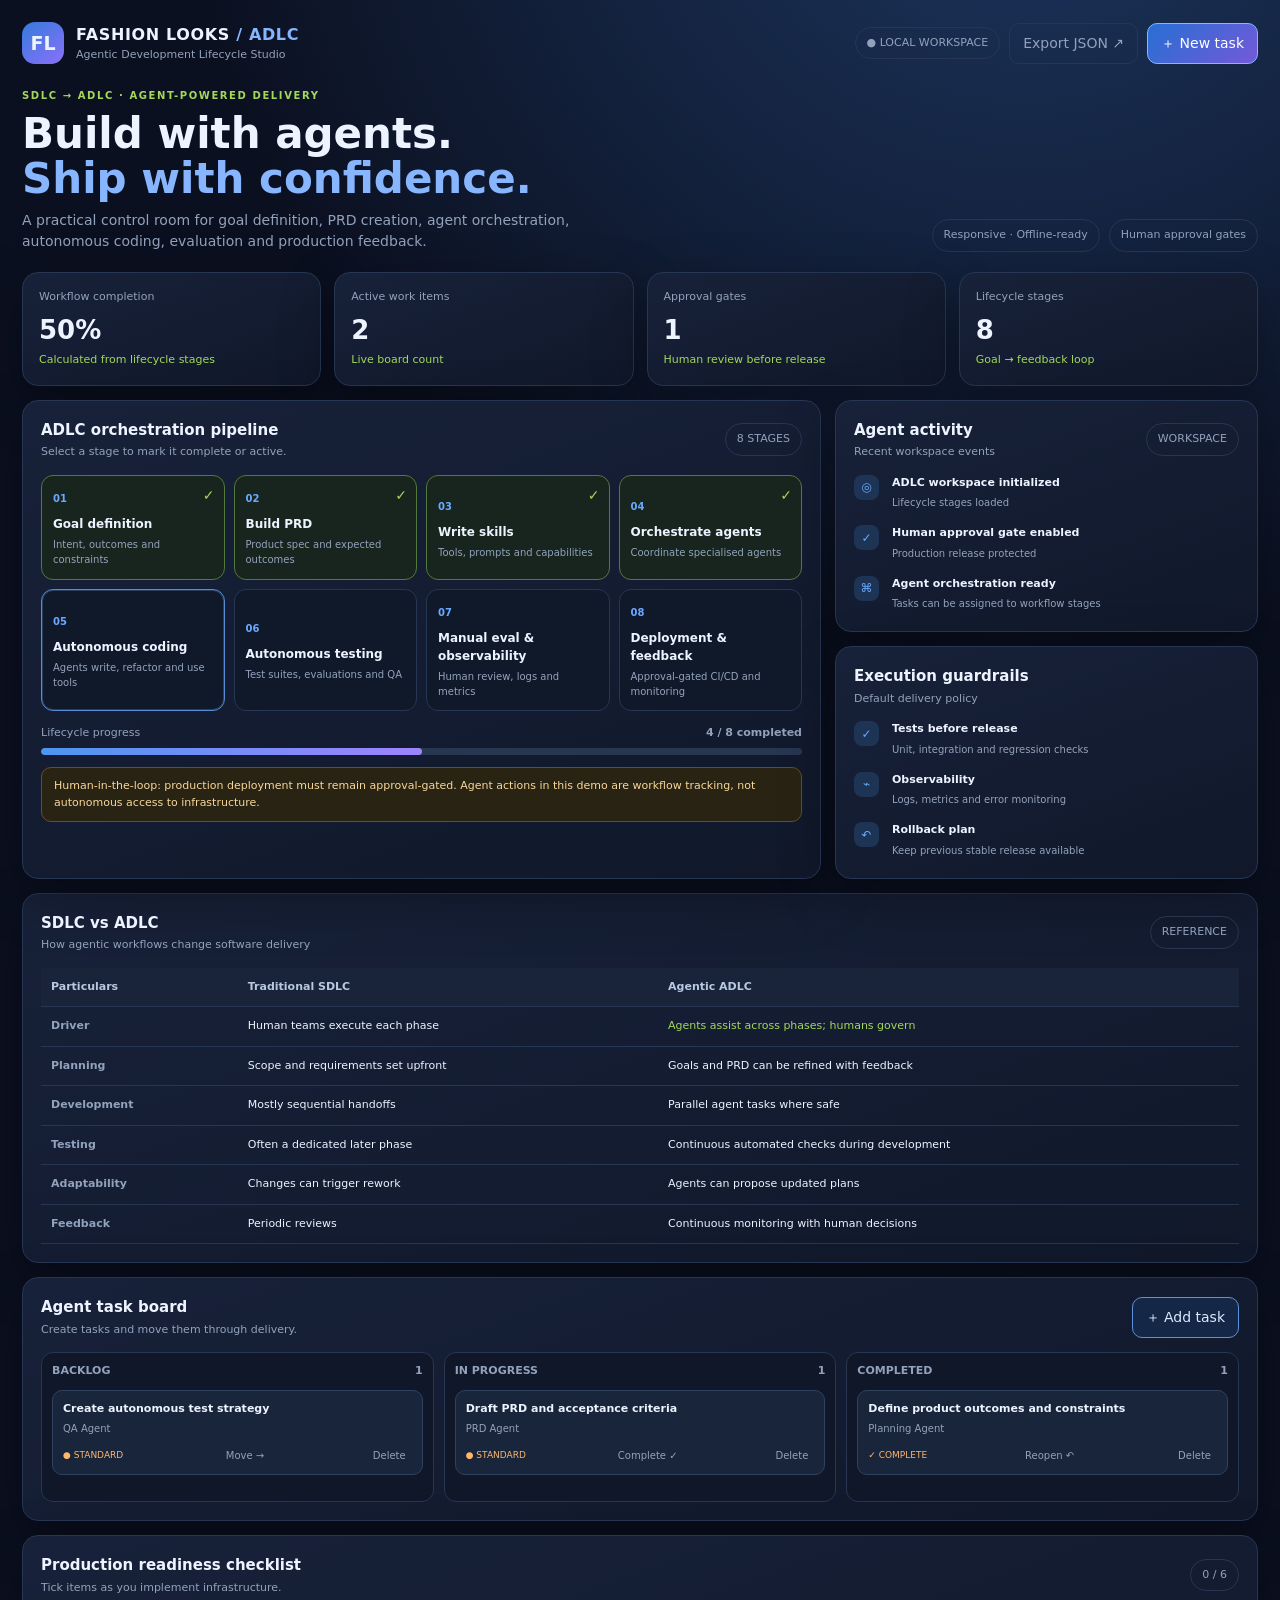
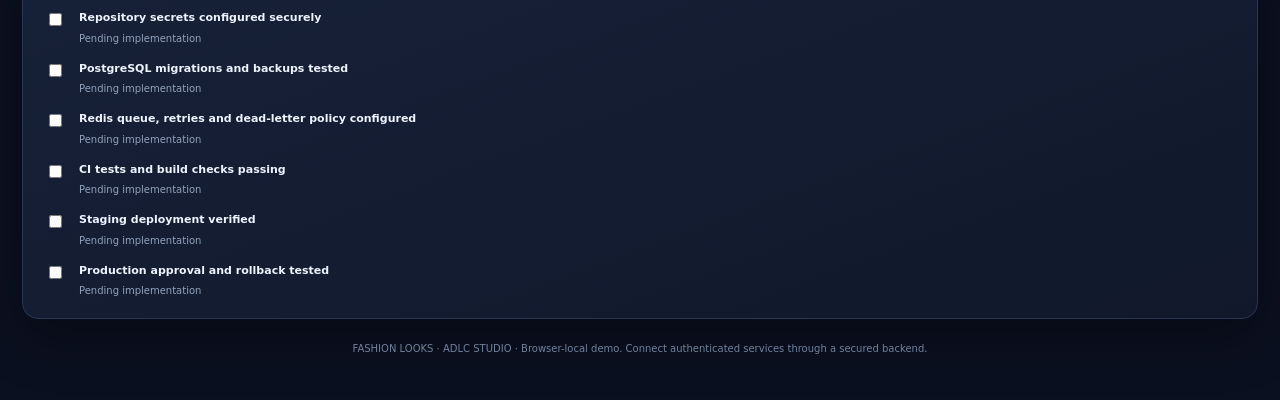
==== adlc/index.html @ b55bfdfa "feat(adlc): add responsive agentic lifecycle dashboard" ====
<!doctype html>
<html lang="en">
<head>
<meta charset="utf-8"><meta name="viewport" content="width=device-width,initial-scale=1">
<meta name="theme-color" content="#0b1020"><meta name="description" content="Fashion Looks ADLC Studio — an agentic development lifecycle workspace.">
<title>ADLC Studio | Fashion Looks</title>
<style>
:root{--bg:#0b1020;--panel:#121a2d;--line:#273653;--text:#edf3ff;--muted:#93a2bc;--blue:#6aa9ff;--green:#a3d85a;--orange:#ffb66b;--shadow:0 18px 55px #0005}*{box-sizing:border-box}body{margin:0;background:radial-gradient(circle at 80% -10%,#1d3761 0,transparent 35%),var(--bg);color:var(--text);font:14px/1.5 Inter,system-ui,-apple-system,Segoe UI,Roboto,sans-serif}button,input,select{font:inherit}button{cursor:pointer}.app{max-width:1440px;margin:auto;padding:22px}.top{display:flex;align-items:center;justify-content:space-between;gap:16px;margin-bottom:24px}.brand{display:flex;align-items:center;gap:12px}.logo{height:42px;width:42px;border-radius:13px;background:linear-gradient(140deg,#347bdc,#8b70fa);display:grid;place-items:center;font-weight:900;font-size:19px}.brand b{font-size:16px;letter-spacing:.04em}.brand small{display:block;color:var(--muted);font-size:11px}.top-actions,.hero-right{display:flex;gap:9px;align-items:center;flex-wrap:wrap}.pill,.tag{border:1px solid var(--line);padding:7px 11px;border-radius:999px;color:var(--muted);font-size:11px}.btn{border:1px solid #5d91dc;color:#dbeaff;background:#142746;padding:9px 13px;border-radius:10px;transition:.2s}.btn:hover{transform:translateY(-2px);background:#1b3b68;box-shadow:0 7px 22px #2864b944}.btn:active{transform:scale(.97)}.btn.primary{background:linear-gradient(135deg,#276fd3,#7459d9);border-color:#86b6ff;color:white}.btn.ghost{background:transparent;border-color:var(--line);color:var(--muted)}.hero{display:flex;justify-content:space-between;align-items:end;gap:20px;margin:18px 0 20px}.eyebrow{color:var(--green);text-transform:uppercase;letter-spacing:.16em;font-size:10px;font-weight:800}.hero h1{font-size:clamp(27px,4vw,42px);line-height:1.08;margin:8px 0}.hero p{color:var(--muted);margin:0;max-width:620px}.grid{display:grid;grid-template-columns:repeat(4,1fr);gap:13px}.stat,.panel{background:linear-gradient(160deg,#172139,#10182a);border:1px solid var(--line);border-radius:16px;box-shadow:var(--shadow)}.stat{padding:16px}.stat .label{color:var(--muted);font-size:11px}.stat strong{font-size:26px;display:block;margin:6px 0 2px}.trend{color:var(--green);font-size:11px}.layout{display:grid;grid-template-columns:minmax(0,1.7fr) minmax(280px,.9fr);gap:14px;margin-top:14px}.panel{padding:18px}.panel-head{display:flex;justify-content:space-between;align-items:center;gap:12px;margin-bottom:14px}.panel h2{font-size:15px;margin:0}.panel .sub{color:var(--muted);font-size:11px;margin-top:3px}.flow{display:grid;grid-template-columns:repeat(4,minmax(0,1fr));gap:9px}.stage{border:1px solid var(--line);background:#10192a;color:var(--text);text-align:left;border-radius:12px;padding:11px;min-height:105px;position:relative}.stage .num{font-size:10px;color:var(--blue);font-weight:800}.stage b{display:block;margin:7px 0 4px;font-size:12px}.stage small{color:var(--muted);font-size:10px;display:block}.stage.done{border-color:#527a3a;background:#17251e}.stage.active{border-color:#578bd3;box-shadow:inset 0 0 0 1px #578bd355}.stage .state{position:absolute;right:9px;top:9px;color:var(--green)}.progress-wrap{margin-top:14px}.progress-meta{display:flex;justify-content:space-between;color:var(--muted);font-size:11px;margin-bottom:7px}.progress{height:7px;border-radius:20px;background:#293650;overflow:hidden}.progress span{display:block;height:100%;width:50%;background:linear-gradient(90deg,#4d96f0,#9f83ff);border-radius:20px;transition:width .3s}.right-stack{display:grid;gap:14px;align-content:start}.activity{display:grid;gap:13px}.activity-item{display:grid;grid-template-columns:28px 1fr;gap:10px;align-items:start}.dot{height:25px;width:25px;border-radius:8px;background:#1d3455;display:grid;place-items:center;color:var(--blue);font-size:12px}.activity-item b{font-size:11px;display:block}.activity-item small{color:var(--muted);font-size:10px}.table-wrap{overflow:auto}.compare{width:100%;border-collapse:collapse;font-size:11px;min-width:550px}.compare th,.compare td{text-align:left;padding:11px 10px;border-bottom:1px solid var(--line)}.compare th{color:#b9c8e2;background:#19243a}.compare td:first-child{color:var(--muted);font-weight:700}.good{color:var(--green)}.kanban{display:grid;grid-template-columns:repeat(3,minmax(0,1fr));gap:10px}.column{border:1px solid var(--line);border-radius:12px;padding:10px;background:#0f1728;min-height:150px}.column h3{font-size:11px;color:var(--muted);margin:0 0 10px;display:flex;justify-content:space-between}.task{background:#19253b;border:1px solid #30415f;padding:10px;border-radius:10px;margin-bottom:8px}.task b{font-size:11px;display:block}.task small{color:var(--muted);font-size:10px}.task-foot{display:flex;justify-content:space-between;align-items:center;margin-top:9px;gap:5px}.priority{font-size:9px;color:var(--orange)}.task button{background:transparent;border:0;color:var(--muted);font-size:10px}.input-row{display:flex;gap:8px;margin-top:12px}.notice{border:1px solid #61502e;background:#292313;color:#f8d79a;padding:10px 12px;border-radius:10px;font-size:11px;margin-top:12px}.section{margin-top:14px}.footer{color:#71819b;text-align:center;font-size:10px;padding:22px}.modal{position:fixed;inset:0;background:#050912cc;display:none;place-items:center;padding:18px;z-index:10}.modal.open{display:grid}.modal-card{width:min(480px,100%);background:#121d32;border:1px solid var(--line);border-radius:16px;padding:19px;box-shadow:var(--shadow)}.modal-card h2{margin:0 0 14px;font-size:16px}.modal-card label{display:block;color:var(--muted);font-size:11px;margin:10px 0 5px}.modal-card input,.modal-card select{width:100%;background:#0c1526;border:1px solid var(--line);color:var(--text);border-radius:9px;padding:10px}.modal-actions{display:flex;justify-content:end;gap:8px;margin-top:15px}.toast{position:fixed;bottom:20px;left:50%;transform:translate(-50%,20px);background:#1c2c44;border:1px solid #47658e;padding:10px 15px;border-radius:10px;opacity:0;pointer-events:none;transition:.25s;z-index:20}.toast.show{opacity:1;transform:translate(-50%,0)}
@media(max-width:900px){.grid{grid-template-columns:repeat(2,1fr)}.layout{grid-template-columns:1fr}.flow{grid-template-columns:repeat(2,minmax(0,1fr))}}@media(max-width:560px){.app{padding:13px}.top{align-items:flex-start}.top-actions .pill{display:none}.hero{display:block}.hero-right{margin-top:14px}.grid{gap:8px}.stat{padding:12px}.stat strong{font-size:22px}.panel{padding:14px}.kanban{grid-template-columns:1fr}.column{min-height:90px}.flow{gap:7px}.stage{min-height:100px;padding:9px}}
</style></head><body><main class="app">
<header class="top"><div class="brand"><div class="logo">FL</div><div><b>FASHION LOOKS <span style="color:#85b6ff">/ ADLC</span></b><small>Agentic Development Lifecycle Studio</small></div></div><div class="top-actions"><span class="pill">● LOCAL WORKSPACE</span><button class="btn ghost" id="exportBtn">Export JSON ↗</button><button class="btn primary" id="newTaskTop">＋ New task</button></div></header>
<section class="hero"><div><div class="eyebrow">SDLC → ADLC · AGENT-POWERED DELIVERY</div><h1>Build with agents.<br><span style="color:#87b6ff">Ship with confidence.</span></h1><p>A practical control room for goal definition, PRD creation, agent orchestration, autonomous coding, evaluation and production feedback.</p></div><div class="hero-right"><span class="tag">Responsive · Offline-ready</span><span class="tag">Human approval gates</span></div></section>
<section class="grid"><article class="stat"><div class="label">Workflow completion</div><strong id="completion">50%</strong><div class="trend">Calculated from lifecycle stages</div></article><article class="stat"><div class="label">Active work items</div><strong id="activeCount">2</strong><div class="trend">Live board count</div></article><article class="stat"><div class="label">Approval gates</div><strong>1</strong><div class="trend">Human review before release</div></article><article class="stat"><div class="label">Lifecycle stages</div><strong>8</strong><div class="trend">Goal → feedback loop</div></article></section>
<section class="layout"><div class="panel"><div class="panel-head"><div><h2>ADLC orchestration pipeline</h2><div class="sub">Select a stage to mark it complete or active.</div></div><span class="tag">8 STAGES</span></div><div class="flow" id="flow"></div><div class="progress-wrap"><div class="progress-meta"><span>Lifecycle progress</span><b id="progressLabel">4 / 8 completed</b></div><div class="progress"><span id="progressBar"></span></div></div><div class="notice">Human-in-the-loop: production deployment must remain approval-gated. Agent actions in this demo are workflow tracking, not autonomous access to infrastructure.</div></div>
<aside class="right-stack"><div class="panel"><div class="panel-head"><div><h2>Agent activity</h2><div class="sub">Recent workspace events</div></div><span class="tag">WORKSPACE</span></div><div class="activity"><div class="activity-item"><div class="dot">◎</div><div><b>ADLC workspace initialized</b><small>Lifecycle stages loaded</small></div></div><div class="activity-item"><div class="dot">✓</div><div><b>Human approval gate enabled</b><small>Production release protected</small></div></div><div class="activity-item"><div class="dot">⌘</div><div><b>Agent orchestration ready</b><small>Tasks can be assigned to workflow stages</small></div></div></div></div><div class="panel"><div class="panel-head"><div><h2>Execution guardrails</h2><div class="sub">Default delivery policy</div></div></div><div class="activity"><div class="activity-item"><div class="dot">✓</div><div><b>Tests before release</b><small>Unit, integration and regression checks</small></div></div><div class="activity-item"><div class="dot">⌁</div><div><b>Observability</b><small>Logs, metrics and error monitoring</small></div></div><div class="activity-item"><div class="dot">↶</div><div><b>Rollback plan</b><small>Keep previous stable release available</small></div></div></div></div></aside></section>
<section class="panel section"><div class="panel-head"><div><h2>SDLC vs ADLC</h2><div class="sub">How agentic workflows change software delivery</div></div><span class="tag">REFERENCE</span></div><div class="table-wrap"><table class="compare"><thead><tr><th>Particulars</th><th>Traditional SDLC</th><th>Agentic ADLC</th></tr></thead><tbody><tr><td>Driver</td><td>Human teams execute each phase</td><td class="good">Agents assist across phases; humans govern</td></tr><tr><td>Planning</td><td>Scope and requirements set upfront</td><td>Goals and PRD can be refined with feedback</td></tr><tr><td>Development</td><td>Mostly sequential handoffs</td><td>Parallel agent tasks where safe</td></tr><tr><td>Testing</td><td>Often a dedicated later phase</td><td>Continuous automated checks during development</td></tr><tr><td>Adaptability</td><td>Changes can trigger rework</td><td>Agents can propose updated plans</td></tr><tr><td>Feedback</td><td>Periodic reviews</td><td>Continuous monitoring with human decisions</td></tr></tbody></table></div></section>
<section class="panel section"><div class="panel-head"><div><h2>Agent task board</h2><div class="sub">Create tasks and move them through delivery.</div></div><button class="btn" id="newTask">＋ Add task</button></div><div class="kanban"><div class="column" data-status="todo"><h3>BACKLOG <span id="todoN">0</span></h3><div class="tasks"></div></div><div class="column" data-status="doing"><h3>IN PROGRESS <span id="doingN">0</span></h3><div class="tasks"></div></div><div class="column" data-status="done"><h3>COMPLETED <span id="doneN">0</span></h3><div class="tasks"></div></div></div></section>
<section class="panel section"><div class="panel-head"><div><h2>Production readiness checklist</h2><div class="sub">Tick items as you implement infrastructure.</div></div><span class="tag" id="checkCount">0 / 6</span></div><div id="checks" class="activity"></div></section><div class="footer">FASHION LOOKS · ADLC STUDIO · Browser-local demo. Connect authenticated services through a secured backend.</div></main>
<div class="modal" id="taskModal"><form class="modal-card" id="taskForm"><h2>Create work item</h2><label for="taskTitle">Task title</label><input id="taskTitle" required maxlength="90" placeholder="e.g. Generate integration test suite"><label for="taskOwner">Agent / owner</label><select id="taskOwner"><option>Planning Agent</option><option>PRD Agent</option><option>Engineering Agent</option><option>QA Agent</option><option>Human Reviewer</option></select><label for="taskStatus">Status</label><select id="taskStatus"><option value="todo">Backlog</option><option value="doing">In progress</option><option value="done">Completed</option></select><div class="modal-actions"><button type="button" class="btn ghost" id="cancelModal">Cancel</button><button class="btn primary" type="submit">Create task</button></div></form></div><div class="toast" id="toast"></div>
<script>
(()=>{'use strict';
const stageData=[['01','Goal definition','Intent, outcomes and constraints'],['02','Build PRD','Product spec and expected outcomes'],['03','Write skills','Tools, prompts and capabilities'],['04','Orchestrate agents','Coordinate specialised agents'],['05','Autonomous coding','Agents write, refactor and use tools'],['06','Autonomous testing','Test suites, evaluations and QA'],['07','Manual eval & observability','Human review, logs and metrics'],['08','Deployment & feedback','Approval-gated CI/CD and monitoring']];
let stages=JSON.parse(localStorage.getItem('adlc-stages')||'null')||[true,true,true,true,false,false,false,false];
let tasks=JSON.parse(localStorage.getItem('adlc-tasks')||'null')||[{id:1,title:'Define product outcomes and constraints',owner:'Planning Agent',status:'done'},{id:2,title:'Draft PRD and acceptance criteria',owner:'PRD Agent',status:'doing'},{id:3,title:'Create autonomous test strategy',owner:'QA Agent',status:'todo'}];
const checks=['Repository secrets configured securely','PostgreSQL migrations and backups tested','Redis queue, retries and dead-letter policy configured','CI tests and build checks passing','Staging deployment verified','Production approval and rollback tested'];let checked=JSON.parse(localStorage.getItem('adlc-checks')||'[]');
const $=s=>document.querySelector(s);const save=()=>{localStorage.setItem('adlc-stages',JSON.stringify(stages));localStorage.setItem('adlc-tasks',JSON.stringify(tasks));localStorage.setItem('adlc-checks',JSON.stringify(checked));};
function toast(msg){const t=$('#toast');t.textContent=msg;t.classList.add('show');setTimeout(()=>t.classList.remove('show'),2200)}
function renderFlow(){const el=$('#flow');el.innerHTML='';stageData.forEach((s,i)=>{const d=document.createElement('button');d.className='stage '+(stages[i]?'done':(i===stages.findIndex(x=>!x)?'active':''));const num=document.createElement('span');num.className='num';num.textContent=s[0];const state=document.createElement('span');state.className='state';state.textContent=stages[i]?'✓':'';const title=document.createElement('b');title.textContent=s[1];const desc=document.createElement('small');desc.textContent=s[2];d.append(num,state,title,desc);d.onclick=()=>{stages[i]=!stages[i];save();render();toast(s[1]+' updated')};el.appendChild(d)});const n=stages.filter(Boolean).length,p=Math.round(n/8*100);$('#completion').textContent=p+'%';$('#progressLabel').textContent=n+' / 8 completed';$('#progressBar').style.width=p+'%'}
function renderTasks(){document.querySelectorAll('.column').forEach(col=>{const status=col.dataset.status,box=col.querySelector('.tasks');box.innerHTML='';const items=tasks.filter(t=>t.status===status);col.querySelector('h3 span').textContent=items.length;items.forEach(t=>{const card=document.createElement('div');card.className='task';const title=document.createElement('b');title.textContent=t.title;const owner=document.createElement('small');owner.textContent=t.owner;const foot=document.createElement('div');foot.className='task-foot';const pri=document.createElement('span');pri.className='priority';pri.textContent=status==='done'?'✓ COMPLETE':'● STANDARD';const next=document.createElement('button');next.textContent=status==='todo'?'Move →':status==='doing'?'Complete ✓':'Reopen ↶';next.onclick=()=>{t.status=status==='todo'?'doing':status==='doing'?'done':'todo';save();render()};const del=document.createElement('button');del.textContent='Delete';del.onclick=()=>{tasks=tasks.filter(x=>x.id!==t.id);save();render()};foot.append(pri,next,del);card.append(title,owner,foot);box.append(card)})});$('#activeCount').textContent=tasks.filter(t=>t.status!=='done').length}
function renderChecks(){const el=$('#checks');el.innerHTML='';checks.forEach((c,i)=>{const row=document.createElement('label');row.className='activity-item';row.style.cursor='pointer';const input=document.createElement('input');input.type='checkbox';input.checked=checked.includes(i);input.style.accentColor='#91ce59';input.onchange=()=>{checked=input.checked?[...checked,i]:checked.filter(x=>x!==i);save();renderChecks()};const text=document.createElement('div');const b=document.createElement('b');b.textContent=c;const small=document.createElement('small');small.textContent=checked.includes(i)?'Marked complete':'Pending implementation';text.append(b,small);row.append(input,text);el.append(row)});$('#checkCount').textContent=checked.length+' / '+checks.length}
function render(){renderFlow();renderTasks();renderChecks()}
function openModal(){$('#taskModal').classList.add('open');$('#taskTitle').focus()}function closeModal(){$('#taskModal').classList.remove('open')}
$('#newTask').onclick=openModal;$('#newTaskTop').onclick=openModal;$('#cancelModal').onclick=closeModal;$('#taskModal').onclick=e=>{if(e.target===$('#taskModal'))closeModal()};$('#taskForm').onsubmit=e=>{e.preventDefault();tasks.unshift({id:Date.now(),title:$('#taskTitle').value.trim(),owner:$('#taskOwner').value,status:$('#taskStatus').value});save();render();e.target.reset();closeModal();toast('Task created')};
$('#exportBtn').onclick=()=>{const blob=new Blob([JSON.stringify({exportedAt:new Date().toISOString(),stages:stageData.map((s,i)=>({name:s[1],complete:stages[i]})),tasks,checklist:checks.map((label,i)=>({label,complete:checked.includes(i)}))},null,2)],{type:'application/json'});const url=URL.createObjectURL(blob),a=document.createElement('a');a.href=url;a.download='fashion-looks-adlc-workspace.json';a.click();URL.revokeObjectURL(url);toast('Workspace JSON exported')};render();
})();
</script></body></html>
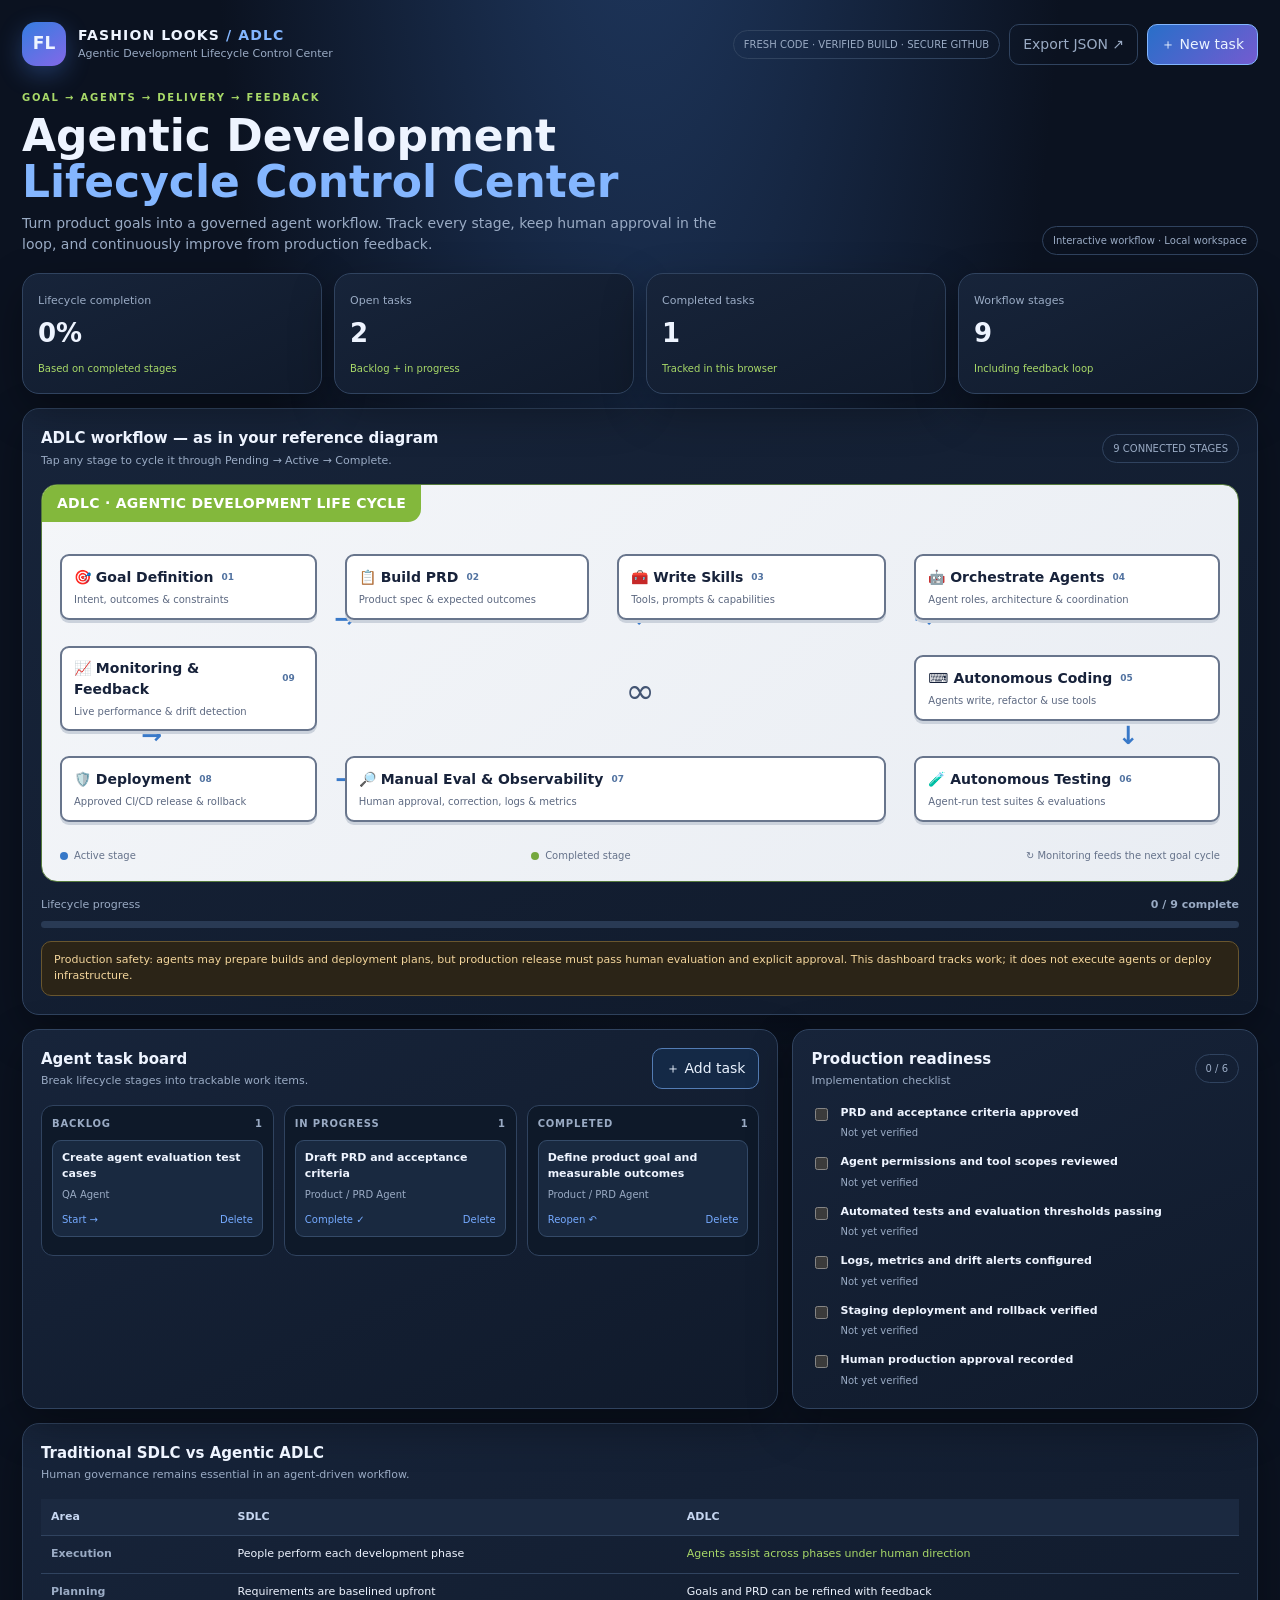
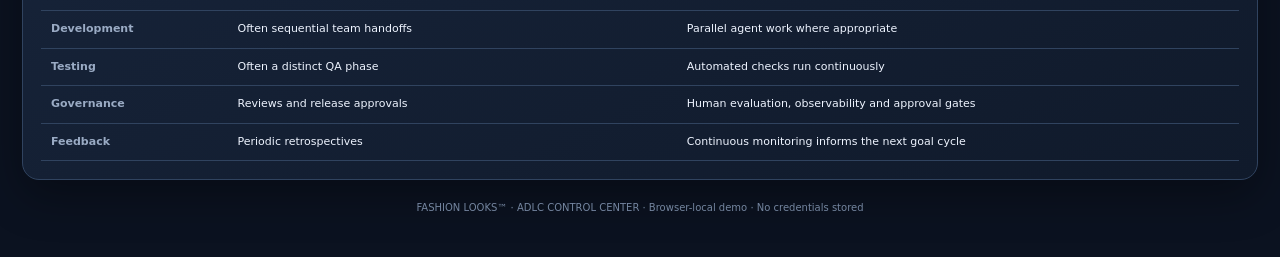
==== commit 18fe112f: "feat(adlc): implement reference-matched interactive lifecycle diagram" ====
--- a/adlc/index.html
+++ b/adlc/index.html
@@ -2,35 +2,66 @@
 <html lang="en">
 <head>
 <meta charset="utf-8"><meta name="viewport" content="width=device-width,initial-scale=1">
-<meta name="theme-color" content="#0b1020"><meta name="description" content="Fashion Looks ADLC Studio — an agentic development lifecycle workspace.">
-<title>ADLC Studio | Fashion Looks</title>
+<meta name="theme-color" content="#0b1220">
+<meta name="description" content="Fashion Looks ADLC — Agentic Development Lifecycle control center.">
+<title>Fashion Looks | ADLC Control Center</title>
 <style>
-:root{--bg:#0b1020;--panel:#121a2d;--line:#273653;--text:#edf3ff;--muted:#93a2bc;--blue:#6aa9ff;--green:#a3d85a;--orange:#ffb66b;--shadow:0 18px 55px #0005}*{box-sizing:border-box}body{margin:0;background:radial-gradient(circle at 80% -10%,#1d3761 0,transparent 35%),var(--bg);color:var(--text);font:14px/1.5 Inter,system-ui,-apple-system,Segoe UI,Roboto,sans-serif}button,input,select{font:inherit}button{cursor:pointer}.app{max-width:1440px;margin:auto;padding:22px}.top{display:flex;align-items:center;justify-content:space-between;gap:16px;margin-bottom:24px}.brand{display:flex;align-items:center;gap:12px}.logo{height:42px;width:42px;border-radius:13px;background:linear-gradient(140deg,#347bdc,#8b70fa);display:grid;place-items:center;font-weight:900;font-size:19px}.brand b{font-size:16px;letter-spacing:.04em}.brand small{display:block;color:var(--muted);font-size:11px}.top-actions,.hero-right{display:flex;gap:9px;align-items:center;flex-wrap:wrap}.pill,.tag{border:1px solid var(--line);padding:7px 11px;border-radius:999px;color:var(--muted);font-size:11px}.btn{border:1px solid #5d91dc;color:#dbeaff;background:#142746;padding:9px 13px;border-radius:10px;transition:.2s}.btn:hover{transform:translateY(-2px);background:#1b3b68;box-shadow:0 7px 22px #2864b944}.btn:active{transform:scale(.97)}.btn.primary{background:linear-gradient(135deg,#276fd3,#7459d9);border-color:#86b6ff;color:white}.btn.ghost{background:transparent;border-color:var(--line);color:var(--muted)}.hero{display:flex;justify-content:space-between;align-items:end;gap:20px;margin:18px 0 20px}.eyebrow{color:var(--green);text-transform:uppercase;letter-spacing:.16em;font-size:10px;font-weight:800}.hero h1{font-size:clamp(27px,4vw,42px);line-height:1.08;margin:8px 0}.hero p{color:var(--muted);margin:0;max-width:620px}.grid{display:grid;grid-template-columns:repeat(4,1fr);gap:13px}.stat,.panel{background:linear-gradient(160deg,#172139,#10182a);border:1px solid var(--line);border-radius:16px;box-shadow:var(--shadow)}.stat{padding:16px}.stat .label{color:var(--muted);font-size:11px}.stat strong{font-size:26px;display:block;margin:6px 0 2px}.trend{color:var(--green);font-size:11px}.layout{display:grid;grid-template-columns:minmax(0,1.7fr) minmax(280px,.9fr);gap:14px;margin-top:14px}.panel{padding:18px}.panel-head{display:flex;justify-content:space-between;align-items:center;gap:12px;margin-bottom:14px}.panel h2{font-size:15px;margin:0}.panel .sub{color:var(--muted);font-size:11px;margin-top:3px}.flow{display:grid;grid-template-columns:repeat(4,minmax(0,1fr));gap:9px}.stage{border:1px solid var(--line);background:#10192a;color:var(--text);text-align:left;border-radius:12px;padding:11px;min-height:105px;position:relative}.stage .num{font-size:10px;color:var(--blue);font-weight:800}.stage b{display:block;margin:7px 0 4px;font-size:12px}.stage small{color:var(--muted);font-size:10px;display:block}.stage.done{border-color:#527a3a;background:#17251e}.stage.active{border-color:#578bd3;box-shadow:inset 0 0 0 1px #578bd355}.stage .state{position:absolute;right:9px;top:9px;color:var(--green)}.progress-wrap{margin-top:14px}.progress-meta{display:flex;justify-content:space-between;color:var(--muted);font-size:11px;margin-bottom:7px}.progress{height:7px;border-radius:20px;background:#293650;overflow:hidden}.progress span{display:block;height:100%;width:50%;background:linear-gradient(90deg,#4d96f0,#9f83ff);border-radius:20px;transition:width .3s}.right-stack{display:grid;gap:14px;align-content:start}.activity{display:grid;gap:13px}.activity-item{display:grid;grid-template-columns:28px 1fr;gap:10px;align-items:start}.dot{height:25px;width:25px;border-radius:8px;background:#1d3455;display:grid;place-items:center;color:var(--blue);font-size:12px}.activity-item b{font-size:11px;display:block}.activity-item small{color:var(--muted);font-size:10px}.table-wrap{overflow:auto}.compare{width:100%;border-collapse:collapse;font-size:11px;min-width:550px}.compare th,.compare td{text-align:left;padding:11px 10px;border-bottom:1px solid var(--line)}.compare th{color:#b9c8e2;background:#19243a}.compare td:first-child{color:var(--muted);font-weight:700}.good{color:var(--green)}.kanban{display:grid;grid-template-columns:repeat(3,minmax(0,1fr));gap:10px}.column{border:1px solid var(--line);border-radius:12px;padding:10px;background:#0f1728;min-height:150px}.column h3{font-size:11px;color:var(--muted);margin:0 0 10px;display:flex;justify-content:space-between}.task{background:#19253b;border:1px solid #30415f;padding:10px;border-radius:10px;margin-bottom:8px}.task b{font-size:11px;display:block}.task small{color:var(--muted);font-size:10px}.task-foot{display:flex;justify-content:space-between;align-items:center;margin-top:9px;gap:5px}.priority{font-size:9px;color:var(--orange)}.task button{background:transparent;border:0;color:var(--muted);font-size:10px}.input-row{display:flex;gap:8px;margin-top:12px}.notice{border:1px solid #61502e;background:#292313;color:#f8d79a;padding:10px 12px;border-radius:10px;font-size:11px;margin-top:12px}.section{margin-top:14px}.footer{color:#71819b;text-align:center;font-size:10px;padding:22px}.modal{position:fixed;inset:0;background:#050912cc;display:none;place-items:center;padding:18px;z-index:10}.modal.open{display:grid}.modal-card{width:min(480px,100%);background:#121d32;border:1px solid var(--line);border-radius:16px;padding:19px;box-shadow:var(--shadow)}.modal-card h2{margin:0 0 14px;font-size:16px}.modal-card label{display:block;color:var(--muted);font-size:11px;margin:10px 0 5px}.modal-card input,.modal-card select{width:100%;background:#0c1526;border:1px solid var(--line);color:var(--text);border-radius:9px;padding:10px}.modal-actions{display:flex;justify-content:end;gap:8px;margin-top:15px}.toast{position:fixed;bottom:20px;left:50%;transform:translate(-50%,20px);background:#1c2c44;border:1px solid #47658e;padding:10px 15px;border-radius:10px;opacity:0;pointer-events:none;transition:.25s;z-index:20}.toast.show{opacity:1;transform:translate(-50%,0)}
-@media(max-width:900px){.grid{grid-template-columns:repeat(2,1fr)}.layout{grid-template-columns:1fr}.flow{grid-template-columns:repeat(2,minmax(0,1fr))}}@media(max-width:560px){.app{padding:13px}.top{align-items:flex-start}.top-actions .pill{display:none}.hero{display:block}.hero-right{margin-top:14px}.grid{gap:8px}.stat{padding:12px}.stat strong{font-size:22px}.panel{padding:14px}.kanban{grid-template-columns:1fr}.column{min-height:90px}.flow{gap:7px}.stage{min-height:100px;padding:9px}}
-</style></head><body><main class="app">
-<header class="top"><div class="brand"><div class="logo">FL</div><div><b>FASHION LOOKS <span style="color:#85b6ff">/ ADLC</span></b><small>Agentic Development Lifecycle Studio</small></div></div><div class="top-actions"><span class="pill">● LOCAL WORKSPACE</span><button class="btn ghost" id="exportBtn">Export JSON ↗</button><button class="btn primary" id="newTaskTop">＋ New task</button></div></header>
-<section class="hero"><div><div class="eyebrow">SDLC → ADLC · AGENT-POWERED DELIVERY</div><h1>Build with agents.<br><span style="color:#87b6ff">Ship with confidence.</span></h1><p>A practical control room for goal definition, PRD creation, agent orchestration, autonomous coding, evaluation and production feedback.</p></div><div class="hero-right"><span class="tag">Responsive · Offline-ready</span><span class="tag">Human approval gates</span></div></section>
-<section class="grid"><article class="stat"><div class="label">Workflow completion</div><strong id="completion">50%</strong><div class="trend">Calculated from lifecycle stages</div></article><article class="stat"><div class="label">Active work items</div><strong id="activeCount">2</strong><div class="trend">Live board count</div></article><article class="stat"><div class="label">Approval gates</div><strong>1</strong><div class="trend">Human review before release</div></article><article class="stat"><div class="label">Lifecycle stages</div><strong>8</strong><div class="trend">Goal → feedback loop</div></article></section>
-<section class="layout"><div class="panel"><div class="panel-head"><div><h2>ADLC orchestration pipeline</h2><div class="sub">Select a stage to mark it complete or active.</div></div><span class="tag">8 STAGES</span></div><div class="flow" id="flow"></div><div class="progress-wrap"><div class="progress-meta"><span>Lifecycle progress</span><b id="progressLabel">4 / 8 completed</b></div><div class="progress"><span id="progressBar"></span></div></div><div class="notice">Human-in-the-loop: production deployment must remain approval-gated. Agent actions in this demo are workflow tracking, not autonomous access to infrastructure.</div></div>
-<aside class="right-stack"><div class="panel"><div class="panel-head"><div><h2>Agent activity</h2><div class="sub">Recent workspace events</div></div><span class="tag">WORKSPACE</span></div><div class="activity"><div class="activity-item"><div class="dot">◎</div><div><b>ADLC workspace initialized</b><small>Lifecycle stages loaded</small></div></div><div class="activity-item"><div class="dot">✓</div><div><b>Human approval gate enabled</b><small>Production release protected</small></div></div><div class="activity-item"><div class="dot">⌘</div><div><b>Agent orchestration ready</b><small>Tasks can be assigned to workflow stages</small></div></div></div></div><div class="panel"><div class="panel-head"><div><h2>Execution guardrails</h2><div class="sub">Default delivery policy</div></div></div><div class="activity"><div class="activity-item"><div class="dot">✓</div><div><b>Tests before release</b><small>Unit, integration and regression checks</small></div></div><div class="activity-item"><div class="dot">⌁</div><div><b>Observability</b><small>Logs, metrics and error monitoring</small></div></div><div class="activity-item"><div class="dot">↶</div><div><b>Rollback plan</b><small>Keep previous stable release available</small></div></div></div></div></aside></section>
-<section class="panel section"><div class="panel-head"><div><h2>SDLC vs ADLC</h2><div class="sub">How agentic workflows change software delivery</div></div><span class="tag">REFERENCE</span></div><div class="table-wrap"><table class="compare"><thead><tr><th>Particulars</th><th>Traditional SDLC</th><th>Agentic ADLC</th></tr></thead><tbody><tr><td>Driver</td><td>Human teams execute each phase</td><td class="good">Agents assist across phases; humans govern</td></tr><tr><td>Planning</td><td>Scope and requirements set upfront</td><td>Goals and PRD can be refined with feedback</td></tr><tr><td>Development</td><td>Mostly sequential handoffs</td><td>Parallel agent tasks where safe</td></tr><tr><td>Testing</td><td>Often a dedicated later phase</td><td>Continuous automated checks during development</td></tr><tr><td>Adaptability</td><td>Changes can trigger rework</td><td>Agents can propose updated plans</td></tr><tr><td>Feedback</td><td>Periodic reviews</td><td>Continuous monitoring with human decisions</td></tr></tbody></table></div></section>
-<section class="panel section"><div class="panel-head"><div><h2>Agent task board</h2><div class="sub">Create tasks and move them through delivery.</div></div><button class="btn" id="newTask">＋ Add task</button></div><div class="kanban"><div class="column" data-status="todo"><h3>BACKLOG <span id="todoN">0</span></h3><div class="tasks"></div></div><div class="column" data-status="doing"><h3>IN PROGRESS <span id="doingN">0</span></h3><div class="tasks"></div></div><div class="column" data-status="done"><h3>COMPLETED <span id="doneN">0</span></h3><div class="tasks"></div></div></div></section>
-<section class="panel section"><div class="panel-head"><div><h2>Production readiness checklist</h2><div class="sub">Tick items as you implement infrastructure.</div></div><span class="tag" id="checkCount">0 / 6</span></div><div id="checks" class="activity"></div></section><div class="footer">FASHION LOOKS · ADLC STUDIO · Browser-local demo. Connect authenticated services through a secured backend.</div></main>
-<div class="modal" id="taskModal"><form class="modal-card" id="taskForm"><h2>Create work item</h2><label for="taskTitle">Task title</label><input id="taskTitle" required maxlength="90" placeholder="e.g. Generate integration test suite"><label for="taskOwner">Agent / owner</label><select id="taskOwner"><option>Planning Agent</option><option>PRD Agent</option><option>Engineering Agent</option><option>QA Agent</option><option>Human Reviewer</option></select><label for="taskStatus">Status</label><select id="taskStatus"><option value="todo">Backlog</option><option value="doing">In progress</option><option value="done">Completed</option></select><div class="modal-actions"><button type="button" class="btn ghost" id="cancelModal">Cancel</button><button class="btn primary" type="submit">Create task</button></div></form></div><div class="toast" id="toast"></div>
+:root{color-scheme:dark;--bg:#0b1220;--surface:#111c2e;--surface2:#16243a;--line:#30435f;--text:#eef4ff;--muted:#9aabc4;--blue:#75aaff;--green:#a8d968;--amber:#ffc078;--red:#ff8585;--shadow:0 16px 45px #0005}
+*{box-sizing:border-box}body{margin:0;background:radial-gradient(ellipse at 50% -20%,#213c66 0,transparent 48%),var(--bg);color:var(--text);font:14px/1.5 Inter,ui-sans-serif,system-ui,-apple-system,"Segoe UI",sans-serif}
+button,input,select{font:inherit}button{cursor:pointer}.shell{max-width:1440px;margin:auto;padding:22px}.topbar{display:flex;align-items:center;justify-content:space-between;gap:14px;margin-bottom:24px}.brand{display:flex;align-items:center;gap:12px}.brandmark{width:44px;height:44px;border-radius:14px;display:grid;place-items:center;font-weight:900;font-size:17px;background:linear-gradient(145deg,#357de0,#8368e8);box-shadow:0 8px 25px #4c83e955}.brand strong{letter-spacing:.08em}.brand small{display:block;color:var(--muted);font-size:11px}.actions{display:flex;gap:9px;align-items:center;flex-wrap:wrap}.button{border:1px solid #537cb4;background:#142946;color:#eaf3ff;border-radius:10px;padding:9px 13px;transition:transform .18s,background .18s,box-shadow .18s}.button:hover{transform:translateY(-2px);background:#1d3b62;box-shadow:0 7px 20px #3573bd33}.button:active{transform:scale(.97)}.button.primary{background:linear-gradient(135deg,#286fc9,#735bd0);border-color:#83b6ff}.button.quiet{background:transparent;border-color:var(--line);color:var(--muted)}.eyebrow{font-size:10px;letter-spacing:.18em;text-transform:uppercase;color:var(--green);font-weight:800}.intro{display:flex;justify-content:space-between;align-items:end;gap:18px;margin-bottom:18px}.intro h1{font-size:clamp(28px,4vw,44px);line-height:1.05;margin:8px 0}.intro p{color:var(--muted);max-width:700px;margin:0}.chip{border:1px solid var(--line);border-radius:99px;padding:6px 10px;color:var(--muted);font-size:10px;white-space:nowrap}.panel,.metric{background:linear-gradient(155deg,#17243a,#101a2b);border:1px solid var(--line);border-radius:17px;box-shadow:var(--shadow)}.panel{padding:18px}.metrics{display:grid;grid-template-columns:repeat(4,1fr);gap:12px;margin-bottom:14px}.metric{padding:15px}.metric label{color:var(--muted);font-size:11px}.metric strong{display:block;font-size:26px;margin:4px 0}.metric small{color:var(--green);font-size:10px}.panelhead{display:flex;justify-content:space-between;align-items:center;gap:12px;margin-bottom:15px}.panelhead h2{font-size:15px;margin:0}.panelhead p{font-size:11px;color:var(--muted);margin:3px 0 0}.diagram{position:relative;border:1px solid #557a3c;border-radius:16px;padding:18px;background:linear-gradient(140deg,#f4f6f9,#e9edf3);color:#17223a;overflow:hidden}.diagram-title{position:absolute;top:0;left:0;background:#83b83c;color:#fff;font-weight:800;padding:8px 15px;border-radius:0 0 13px 0;letter-spacing:.02em}.flowgrid{margin-top:38px;display:grid;grid-template-columns:1.05fr 1fr 1.1fr 1.25fr;grid-template-rows:92px 78px 92px;gap:16px 28px;align-items:center;position:relative}.node{position:relative;z-index:1;min-height:66px;border:2px solid #68758c;border-radius:9px;background:#fff;color:#17223a;padding:10px 12px;text-align:left;box-shadow:0 3px 0 #cbd2dc;transition:.18s;display:flex;flex-direction:column;justify-content:center}.node:hover{transform:translateY(-2px);border-color:#3978c9;box-shadow:0 7px 18px #315a8a33}.node.active{border-color:#3678c8;background:#edf5ff}.node.done{border-color:#75a83d;background:#f1f8e8}.node .node-top{display:flex;align-items:center;justify-content:space-between;gap:8px}.node b{font-size:clamp(11px,1.1vw,14px)}.node small{font-size:10px;color:#5c6880;margin-top:4px}.node .number{font-size:9px;color:#5172a0;font-weight:900}.node .mark{font-size:13px;color:#4b8c31}.goal{grid-column:1;grid-row:1}.prd{grid-column:2;grid-row:1}.skills{grid-column:3;grid-row:1}.orchestrate{grid-column:4;grid-row:1}.coding{grid-column:4;grid-row:2}.testing{grid-column:4;grid-row:3}.evaluation{grid-column:2/4;grid-row:3}.deployment{grid-column:1;grid-row:3}.monitoring{grid-column:1;grid-row:2}.arrow{position:absolute;z-index:0;color:#3979c8;font-size:25px;font-weight:800;line-height:1}.a1{top:65px;left:calc(25% - 16px)}.a2{top:65px;left:calc(50% - 16px)}.a3{top:65px;left:calc(75% - 16px)}.a4{right:7%;top:132px}.a5{right:7%;bottom:87px}.a6{bottom:42px;left:calc(75% - 14px);transform:rotate(180deg)}.a7{bottom:42px;left:calc(25% - 15px);transform:rotate(180deg)}.a8{left:7%;bottom:86px;transform:rotate(180deg)}.a9{left:7%;top:132px;transform:rotate(180deg)}.loop{position:absolute;left:50%;top:51%;transform:translate(-50%,-50%);font-size:35px;color:#263a5d;opacity:.85;pointer-events:none}.flowhint{display:flex;justify-content:space-between;gap:10px;color:#65728a;font-size:10px;margin-top:13px}.flowhint span{display:flex;align-items:center;gap:6px}.legenddot{width:8px;height:8px;border-radius:50%;background:#75a83d}.legenddot.blue{background:#3678c8}.progressarea{margin-top:15px}.progresslabels{display:flex;justify-content:space-between;color:var(--muted);font-size:11px;margin-bottom:7px}.bar{height:7px;background:#293a54;border-radius:99px;overflow:hidden}.bar span{height:100%;display:block;width:0;background:linear-gradient(90deg,#4c99ed,#9b83f3);transition:width .3s}.lower{display:grid;grid-template-columns:1.3fr .8fr;gap:14px;margin-top:14px}.kanban{display:grid;grid-template-columns:repeat(3,minmax(0,1fr));gap:10px}.column{background:#0e1929;border:1px solid var(--line);border-radius:12px;padding:10px;min-height:130px}.column h3{font-size:10px;color:var(--muted);display:flex;justify-content:space-between;margin:0 0 9px;letter-spacing:.08em}.task{background:#192940;border:1px solid #344a68;border-radius:9px;padding:9px;margin-bottom:8px}.task b{font-size:11px;display:block}.task small{color:var(--muted);font-size:10px}.task-actions{display:flex;justify-content:space-between;gap:6px;margin-top:8px}.task-actions button{border:0;background:transparent;color:var(--blue);font-size:10px;padding:0}.activity{display:grid;gap:12px}.activity label{display:flex;gap:9px;align-items:start;cursor:pointer}.activity input{accent-color:#91c94f;margin-top:3px}.activity b{display:block;font-size:11px}.activity small{color:var(--muted);font-size:10px}.note{border:1px solid #69562e;background:#2b2417;color:#f4d69c;padding:10px 12px;border-radius:10px;font-size:11px;margin-top:13px}.comparison{margin-top:14px}.compare{width:100%;border-collapse:collapse;font-size:11px;min-width:540px}.compare th,.compare td{padding:10px;border-bottom:1px solid var(--line);text-align:left}.compare th{background:#1b2940;color:#c6d6f0}.compare td:first-child{color:var(--muted);font-weight:700}.good{color:var(--green)}.tablewrap{overflow:auto}.footer{text-align:center;color:#74859f;font-size:10px;padding:20px}.modal{display:none;position:fixed;inset:0;z-index:5;background:#030914c9;place-items:center;padding:18px}.modal.open{display:grid}.dialog{width:min(440px,100%);background:#142137;border:1px solid var(--line);border-radius:16px;padding:18px;box-shadow:var(--shadow)}.dialog h2{font-size:16px;margin:0 0 12px}.dialog label{display:block;color:var(--muted);font-size:11px;margin:10px 0 5px}.dialog input,.dialog select{width:100%;padding:10px;background:#0b1628;color:var(--text);border:1px solid var(--line);border-radius:9px}.dialogactions{display:flex;justify-content:end;gap:8px;margin-top:15px}.toast{position:fixed;bottom:18px;left:50%;transform:translate(-50%,20px);opacity:0;transition:.2s;background:#1b2d47;border:1px solid #5578a8;color:#fff;padding:10px 15px;border-radius:10px;z-index:9;pointer-events:none}.toast.show{opacity:1;transform:translate(-50%,0)}
+@media(max-width:850px){.metrics{grid-template-columns:repeat(2,1fr)}.lower{grid-template-columns:1fr}.flowgrid{gap:12px 18px}.node{padding:8px}.arrow{font-size:19px}}
+@media(max-width:620px){.shell{padding:13px}.topbar{align-items:flex-start}.brandmark{width:38px;height:38px}.actions .chip{display:none}.intro{display:block}.intro .chip{display:inline-block;margin-top:12px}.panel{padding:13px}.diagram{padding:12px}.diagram-title{font-size:11px}.flowgrid{margin-top:38px;display:flex;flex-direction:column;gap:8px;align-items:stretch}.node{min-height:58px;width:100%;padding:9px 12px}.node b{font-size:12px}.node small{font-size:10px}.node:after{content:"↓";position:absolute;bottom:-17px;left:50%;transform:translateX(-50%);color:#3979c8;font-size:17px;font-weight:900;z-index:2}.node:last-of-type:after{display:none}.loop,.arrow{display:none}.flowhint{flex-wrap:wrap}.kanban{grid-template-columns:1fr}.column{min-height:65px}.metrics{gap:8px}.metric{padding:11px}.metric strong{font-size:22px}}
+</style>
+</head>
+<body><main class="shell">
+<header class="topbar"><div class="brand"><div class="brandmark">FL</div><div><strong>FASHION LOOKS <span style="color:#83b6ff">/ ADLC</span></strong><small>Agentic Development Lifecycle Control Center</small></div></div><div class="actions"><span class="chip">FRESH CODE · VERIFIED BUILD · SECURE GITHUB</span><button class="button quiet" id="export">Export JSON ↗</button><button class="button primary" id="addTop">＋ New task</button></div></header>
+<section class="intro"><div><div class="eyebrow">Goal → Agents → Delivery → Feedback</div><h1>Agentic Development<br><span style="color:#84b6ff">Lifecycle Control Center</span></h1><p>Turn product goals into a governed agent workflow. Track every stage, keep human approval in the loop, and continuously improve from production feedback.</p></div><span class="chip">Interactive workflow · Local workspace</span></section>
+<section class="metrics"><article class="metric"><label>Lifecycle completion</label><strong id="completion">0%</strong><small>Based on completed stages</small></article><article class="metric"><label>Open tasks</label><strong id="openTasks">0</strong><small>Backlog + in progress</small></article><article class="metric"><label>Completed tasks</label><strong id="doneTasks">0</strong><small>Tracked in this browser</small></article><article class="metric"><label>Workflow stages</label><strong>9</strong><small>Including feedback loop</small></article></section>
+<section class="panel"><div class="panelhead"><div><h2>ADLC workflow — as in your reference diagram</h2><p>Tap any stage to cycle it through Pending → Active → Complete.</p></div><span class="chip">9 CONNECTED STAGES</span></div>
+<div class="diagram"><div class="diagram-title">ADLC · AGENTIC DEVELOPMENT LIFE CYCLE</div>
+<div class="flowgrid" id="flow">
+<button class="node goal" data-stage="0"><span class="node-top"><b>🎯 Goal Definition</b><span class="number">01</span></span><small>Intent, outcomes & constraints</small></button>
+<button class="node prd" data-stage="1"><span class="node-top"><b>📋 Build PRD</b><span class="number">02</span></span><small>Product spec & expected outcomes</small></button>
+<button class="node skills" data-stage="2"><span class="node-top"><b>🧰 Write Skills</b><span class="number">03</span></span><small>Tools, prompts & capabilities</small></button>
+<button class="node orchestrate" data-stage="3"><span class="node-top"><b>🤖 Orchestrate Agents</b><span class="number">04</span></span><small>Agent roles, architecture & coordination</small></button>
+<button class="node coding" data-stage="4"><span class="node-top"><b>⌨️ Autonomous Coding</b><span class="number">05</span></span><small>Agents write, refactor & use tools</small></button>
+<button class="node testing" data-stage="5"><span class="node-top"><b>🧪 Autonomous Testing</b><span class="number">06</span></span><small>Agent-run test suites & evaluations</small></button>
+<button class="node evaluation" data-stage="6"><span class="node-top"><b>🔎 Manual Eval & Observability</b><span class="number">07</span></span><small>Human approval, correction, logs & metrics</small></button>
+<button class="node deployment" data-stage="7"><span class="node-top"><b>🛡️ Deployment</b><span class="number">08</span></span><small>Approved CI/CD release & rollback</small></button>
+<button class="node monitoring" data-stage="8"><span class="node-top"><b>📈 Monitoring & Feedback</b><span class="number">09</span></span><small>Live performance & drift detection</small></button>
+<span class="arrow a1">→</span><span class="arrow a2">→</span><span class="arrow a3">→</span><span class="arrow a4">↓</span><span class="arrow a5">↓</span><span class="arrow a6">←</span><span class="arrow a7">←</span><span class="arrow a8">←</span><span class="arrow a9">↑</span><span class="loop">∞</span></div>
+<div class="flowhint"><span><i class="legenddot blue"></i> Active stage</span><span><i class="legenddot"></i> Completed stage</span><span>↻ Monitoring feeds the next goal cycle</span></div></div>
+<div class="progressarea"><div class="progresslabels"><span>Lifecycle progress</span><b id="progressText">0 / 9 complete</b></div><div class="bar"><span id="progressBar"></span></div></div>
+<div class="note">Production safety: agents may prepare builds and deployment plans, but production release must pass human evaluation and explicit approval. This dashboard tracks work; it does not execute agents or deploy infrastructure.</div></section>
+<section class="lower"><div class="panel"><div class="panelhead"><div><h2>Agent task board</h2><p>Break lifecycle stages into trackable work items.</p></div><button class="button" id="addTask">＋ Add task</button></div><div class="kanban"><div class="column" data-status="todo"><h3>BACKLOG <span>0</span></h3><div class="tasklist"></div></div><div class="column" data-status="doing"><h3>IN PROGRESS <span>0</span></h3><div class="tasklist"></div></div><div class="column" data-status="done"><h3>COMPLETED <span>0</span></h3><div class="tasklist"></div></div></div></div>
+<aside class="panel"><div class="panelhead"><div><h2>Production readiness</h2><p>Implementation checklist</p></div><span class="chip" id="checkCount">0 / 6</span></div><div class="activity" id="checklist"></div></aside></section>
+<section class="panel comparison"><div class="panelhead"><div><h2>Traditional SDLC vs Agentic ADLC</h2><p>Human governance remains essential in an agent-driven workflow.</p></div></div><div class="tablewrap"><table class="compare"><thead><tr><th>Area</th><th>SDLC</th><th>ADLC</th></tr></thead><tbody><tr><td>Execution</td><td>People perform each development phase</td><td class="good">Agents assist across phases under human direction</td></tr><tr><td>Planning</td><td>Requirements are baselined upfront</td><td>Goals and PRD can be refined with feedback</td></tr><tr><td>Development</td><td>Often sequential team handoffs</td><td>Parallel agent work where appropriate</td></tr><tr><td>Testing</td><td>Often a distinct QA phase</td><td>Automated checks run continuously</td></tr><tr><td>Governance</td><td>Reviews and release approvals</td><td>Human evaluation, observability and approval gates</td></tr><tr><td>Feedback</td><td>Periodic retrospectives</td><td>Continuous monitoring informs the next goal cycle</td></tr></tbody></table></div></section>
+<footer class="footer">FASHION LOOKS™ · ADLC CONTROL CENTER · Browser-local demo · No credentials stored</footer></main>
+<div class="modal" id="modal"><form class="dialog" id="taskForm"><h2>Create ADLC work item</h2><label for="title">Task title</label><input id="title" maxlength="100" required placeholder="e.g. Write acceptance tests for agent tools"><label for="owner">Assigned role</label><select id="owner"><option>Product / PRD Agent</option><option>Skills Agent</option><option>Orchestrator Agent</option><option>Engineering Agent</option><option>QA Agent</option><option>Human Reviewer</option></select><label for="status">Status</label><select id="status"><option value="todo">Backlog</option><option value="doing">In progress</option><option value="done">Completed</option></select><div class="dialogactions"><button type="button" class="button quiet" id="cancel">Cancel</button><button class="button primary">Create task</button></div></form></div><div class="toast" id="toast"></div>
 <script>
 (()=>{'use strict';
-const stageData=[['01','Goal definition','Intent, outcomes and constraints'],['02','Build PRD','Product spec and expected outcomes'],['03','Write skills','Tools, prompts and capabilities'],['04','Orchestrate agents','Coordinate specialised agents'],['05','Autonomous coding','Agents write, refactor and use tools'],['06','Autonomous testing','Test suites, evaluations and QA'],['07','Manual eval & observability','Human review, logs and metrics'],['08','Deployment & feedback','Approval-gated CI/CD and monitoring']];
-let stages=JSON.parse(localStorage.getItem('adlc-stages')||'null')||[true,true,true,true,false,false,false,false];
-let tasks=JSON.parse(localStorage.getItem('adlc-tasks')||'null')||[{id:1,title:'Define product outcomes and constraints',owner:'Planning Agent',status:'done'},{id:2,title:'Draft PRD and acceptance criteria',owner:'PRD Agent',status:'doing'},{id:3,title:'Create autonomous test strategy',owner:'QA Agent',status:'todo'}];
-const checks=['Repository secrets configured securely','PostgreSQL migrations and backups tested','Redis queue, retries and dead-letter policy configured','CI tests and build checks passing','Staging deployment verified','Production approval and rollback tested'];let checked=JSON.parse(localStorage.getItem('adlc-checks')||'[]');
-const $=s=>document.querySelector(s);const save=()=>{localStorage.setItem('adlc-stages',JSON.stringify(stages));localStorage.setItem('adlc-tasks',JSON.stringify(tasks));localStorage.setItem('adlc-checks',JSON.stringify(checked));};
-function toast(msg){const t=$('#toast');t.textContent=msg;t.classList.add('show');setTimeout(()=>t.classList.remove('show'),2200)}
-function renderFlow(){const el=$('#flow');el.innerHTML='';stageData.forEach((s,i)=>{const d=document.createElement('button');d.className='stage '+(stages[i]?'done':(i===stages.findIndex(x=>!x)?'active':''));const num=document.createElement('span');num.className='num';num.textContent=s[0];const state=document.createElement('span');state.className='state';state.textContent=stages[i]?'✓':'';const title=document.createElement('b');title.textContent=s[1];const desc=document.createElement('small');desc.textContent=s[2];d.append(num,state,title,desc);d.onclick=()=>{stages[i]=!stages[i];save();render();toast(s[1]+' updated')};el.appendChild(d)});const n=stages.filter(Boolean).length,p=Math.round(n/8*100);$('#completion').textContent=p+'%';$('#progressLabel').textContent=n+' / 8 completed';$('#progressBar').style.width=p+'%'}
-function renderTasks(){document.querySelectorAll('.column').forEach(col=>{const status=col.dataset.status,box=col.querySelector('.tasks');box.innerHTML='';const items=tasks.filter(t=>t.status===status);col.querySelector('h3 span').textContent=items.length;items.forEach(t=>{const card=document.createElement('div');card.className='task';const title=document.createElement('b');title.textContent=t.title;const owner=document.createElement('small');owner.textContent=t.owner;const foot=document.createElement('div');foot.className='task-foot';const pri=document.createElement('span');pri.className='priority';pri.textContent=status==='done'?'✓ COMPLETE':'● STANDARD';const next=document.createElement('button');next.textContent=status==='todo'?'Move →':status==='doing'?'Complete ✓':'Reopen ↶';next.onclick=()=>{t.status=status==='todo'?'doing':status==='doing'?'done':'todo';save();render()};const del=document.createElement('button');del.textContent='Delete';del.onclick=()=>{tasks=tasks.filter(x=>x.id!==t.id);save();render()};foot.append(pri,next,del);card.append(title,owner,foot);box.append(card)})});$('#activeCount').textContent=tasks.filter(t=>t.status!=='done').length}
-function renderChecks(){const el=$('#checks');el.innerHTML='';checks.forEach((c,i)=>{const row=document.createElement('label');row.className='activity-item';row.style.cursor='pointer';const input=document.createElement('input');input.type='checkbox';input.checked=checked.includes(i);input.style.accentColor='#91ce59';input.onchange=()=>{checked=input.checked?[...checked,i]:checked.filter(x=>x!==i);save();renderChecks()};const text=document.createElement('div');const b=document.createElement('b');b.textContent=c;const small=document.createElement('small');small.textContent=checked.includes(i)?'Marked complete':'Pending implementation';text.append(b,small);row.append(input,text);el.append(row)});$('#checkCount').textContent=checked.length+' / '+checks.length}
-function render(){renderFlow();renderTasks();renderChecks()}
-function openModal(){$('#taskModal').classList.add('open');$('#taskTitle').focus()}function closeModal(){$('#taskModal').classList.remove('open')}
-$('#newTask').onclick=openModal;$('#newTaskTop').onclick=openModal;$('#cancelModal').onclick=closeModal;$('#taskModal').onclick=e=>{if(e.target===$('#taskModal'))closeModal()};$('#taskForm').onsubmit=e=>{e.preventDefault();tasks.unshift({id:Date.now(),title:$('#taskTitle').value.trim(),owner:$('#taskOwner').value,status:$('#taskStatus').value});save();render();e.target.reset();closeModal();toast('Task created')};
-$('#exportBtn').onclick=()=>{const blob=new Blob([JSON.stringify({exportedAt:new Date().toISOString(),stages:stageData.map((s,i)=>({name:s[1],complete:stages[i]})),tasks,checklist:checks.map((label,i)=>({label,complete:checked.includes(i)}))},null,2)],{type:'application/json'});const url=URL.createObjectURL(blob),a=document.createElement('a');a.href=url;a.download='fashion-looks-adlc-workspace.json';a.click();URL.revokeObjectURL(url);toast('Workspace JSON exported')};render();
+const stageNames=['Goal Definition','Build PRD','Write Skills','Orchestrate Agents','Autonomous Coding','Autonomous Testing','Manual Eval & Observability','Deployment','Monitoring & Feedback'];
+const checks=['PRD and acceptance criteria approved','Agent permissions and tool scopes reviewed','Automated tests and evaluation thresholds passing','Logs, metrics and drift alerts configured','Staging deployment and rollback verified','Human production approval recorded'];
+const read=(key,fallback)=>{try{const v=JSON.parse(localStorage.getItem(key));return v??fallback}catch{return fallback}};
+let stageState=read('fl-adlc-stages',Array(9).fill('pending'));
+let tasks=read('fl-adlc-tasks',[
+{id:1,title:'Define product goal and measurable outcomes',owner:'Product / PRD Agent',status:'done'},
+{id:2,title:'Draft PRD and acceptance criteria',owner:'Product / PRD Agent',status:'doing'},
+{id:3,title:'Create agent evaluation test cases',owner:'QA Agent',status:'todo'}
+]);
+let checked=read('fl-adlc-checks',[]);
+const $=s=>document.querySelector(s);
+const save=()=>{localStorage.setItem('fl-adlc-stages',JSON.stringify(stageState));localStorage.setItem('fl-adlc-tasks',JSON.stringify(tasks));localStorage.setItem('fl-adlc-checks',JSON.stringify(checked))};
+function notify(message){const el=$('#toast');el.textContent=message;el.classList.add('show');setTimeout(()=>el.classList.remove('show'),2100)}
+function renderStages(){document.querySelectorAll('[data-stage]').forEach(el=>{const i=Number(el.dataset.stage),state=stageState[i];el.classList.toggle('active',state==='active');el.classList.toggle('done',state==='done');let mark=el.querySelector('.mark');if(!mark){mark=document.createElement('span');mark.className='mark';el.querySelector('.node-top').append(mark)}mark.textContent=state==='done'?'✓':state==='active'?'●':'';el.setAttribute('aria-label',stageNames[i]+': '+state)});const n=stageState.filter(x=>x==='done').length,p=Math.round(n/9*100);$('#completion').textContent=p+'%';$('#progressText').textContent=n+' / 9 complete';$('#progressBar').style.width=p+'%'}
+function renderTasks(){let open=0,done=0;document.querySelectorAll('.column').forEach(col=>{const status=col.dataset.status,list=col.querySelector('.tasklist'),items=tasks.filter(t=>t.status===status);list.innerHTML='';col.querySelector('h3 span').textContent=items.length;items.forEach(task=>{const card=document.createElement('article');card.className='task';const title=document.createElement('b');title.textContent=task.title;const owner=document.createElement('small');owner.textContent=task.owner;const controls=document.createElement('div');controls.className='task-actions';const move=document.createElement('button');move.textContent=status==='todo'?'Start →':status==='doing'?'Complete ✓':'Reopen ↶';move.onclick=()=>{task.status=status==='todo'?'doing':status==='doing'?'done':'todo';save();renderTasks()};const del=document.createElement('button');del.textContent='Delete';del.onclick=()=>{tasks=tasks.filter(t=>t.id!==task.id);save();renderTasks()};controls.append(move,del);card.append(title,owner,controls);list.append(card)});if(status==='done')done+=items.length;else open+=items.length});$('#openTasks').textContent=open;$('#doneTasks').textContent=done}
+function renderChecks(){const root=$('#checklist');root.innerHTML='';checks.forEach((text,i)=>{const label=document.createElement('label'),input=document.createElement('input'),wrap=document.createElement('span'),b=document.createElement('b'),small=document.createElement('small');input.type='checkbox';input.checked=checked.includes(i);input.onchange=()=>{checked=input.checked?[...checked,i]:checked.filter(x=>x!==i);save();renderChecks()};b.textContent=text;small.textContent=checked.includes(i)?'Verified by user':'Not yet verified';wrap.append(b,small);label.append(input,wrap);root.append(label)});$('#checkCount').textContent=checked.length+' / '+checks.length}
+function render(){renderStages();renderTasks();renderChecks()}
+document.querySelectorAll('[data-stage]').forEach(el=>el.addEventListener('click',()=>{const i=Number(el.dataset.stage),s=stageState[i];stageState[i]=s==='pending'?'active':s==='active'?'done':'pending';save();renderStages();notify(stageNames[i]+': '+stageState[i])}));
+function openModal(){$('#modal').classList.add('open');$('#title').focus()}function closeModal(){$('#modal').classList.remove('open')}
+$('#addTask').onclick=openModal;$('#addTop').onclick=openModal;$('#cancel').onclick=closeModal;$('#modal').onclick=e=>{if(e.target===$('#modal'))closeModal()};
+$('#taskForm').onsubmit=e=>{e.preventDefault();tasks.unshift({id:Date.now(),title:$('#title').value.trim(),owner:$('#owner').value,status:$('#status').value});save();renderTasks();e.target.reset();closeModal();notify('Task added to ADLC board')};
+$('#export').onclick=()=>{const data={exportedAt:new Date().toISOString(),lifecycle:stageNames.map((name,i)=>({name,status:stageState[i]})),tasks,readiness:checks.map((name,i)=>({name,complete:checked.includes(i)}))};const url=URL.createObjectURL(new Blob([JSON.stringify(data,null,2)],{type:'application/json'}));const a=document.createElement('a');a.href=url;a.download='fashion-looks-adlc-workspace.json';a.click();URL.revokeObjectURL(url);notify('ADLC workspace exported')};
+render();
 })();
 </script></body></html>
